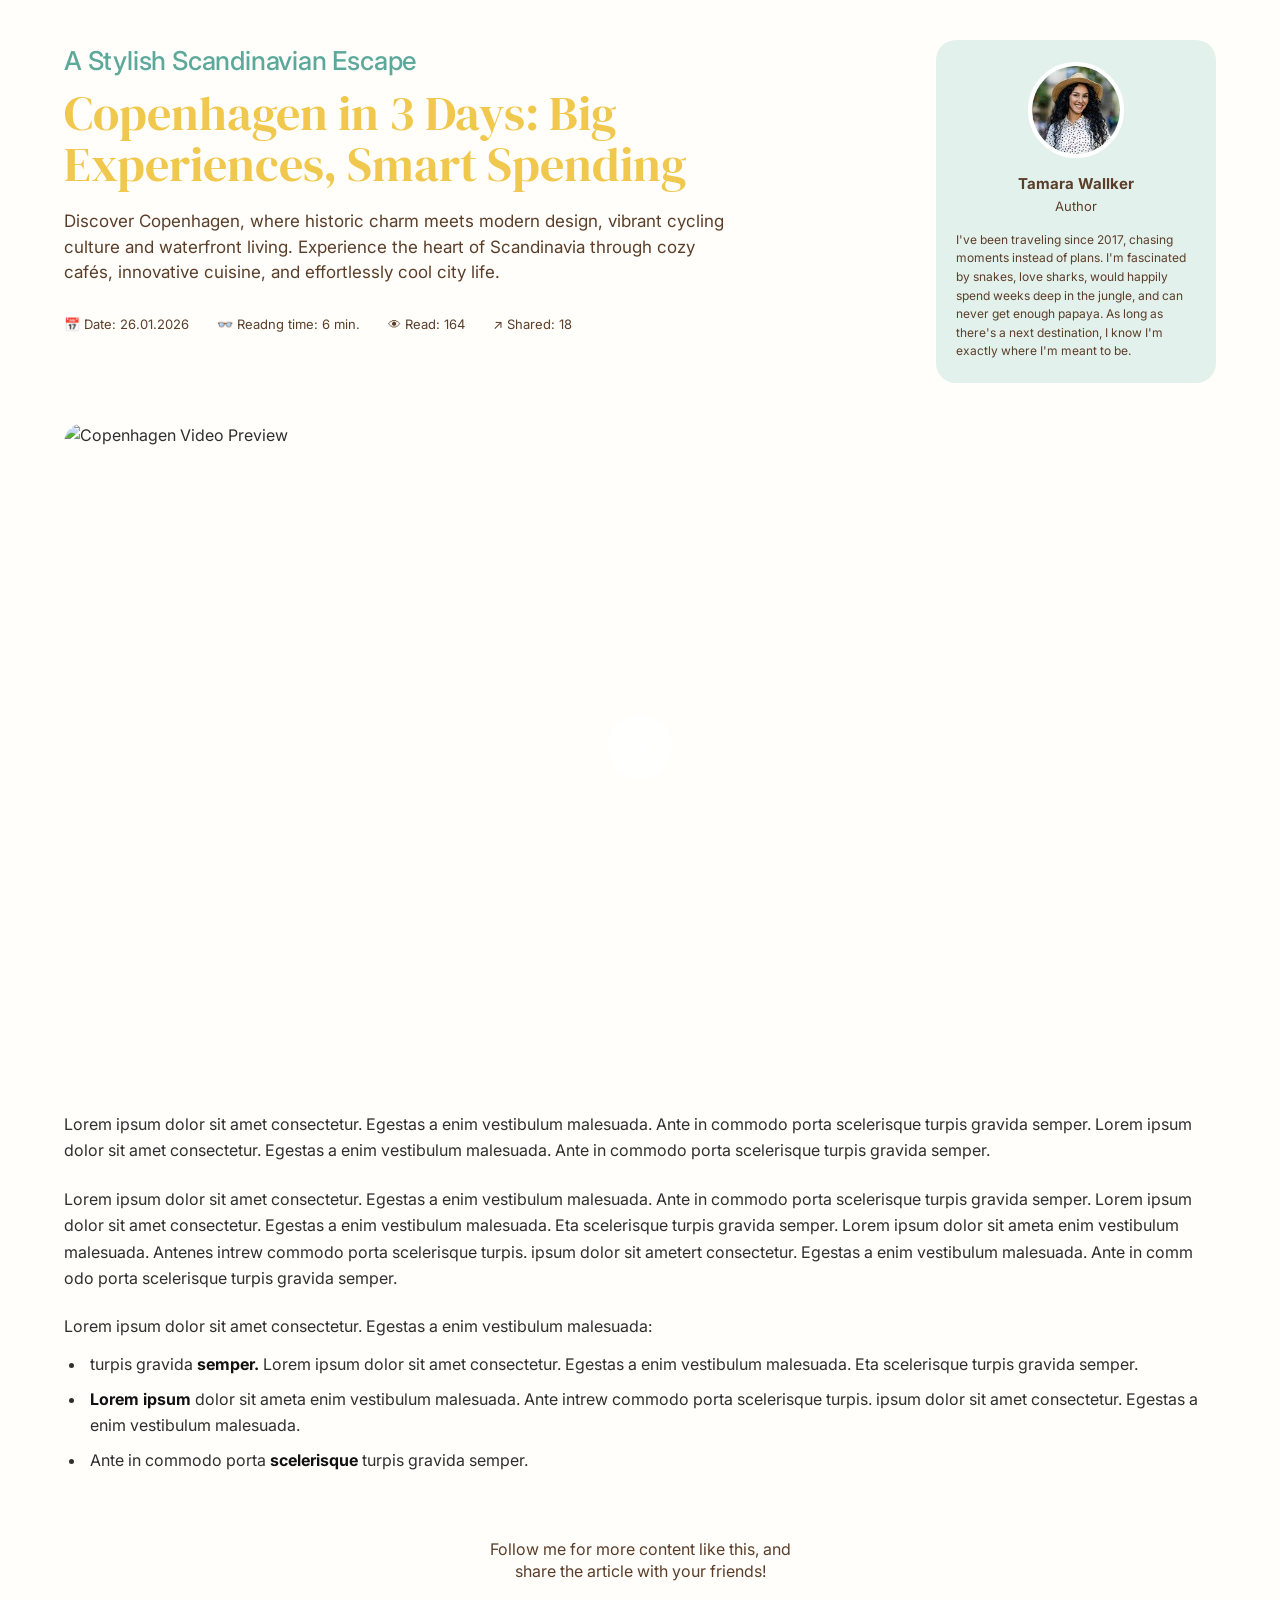
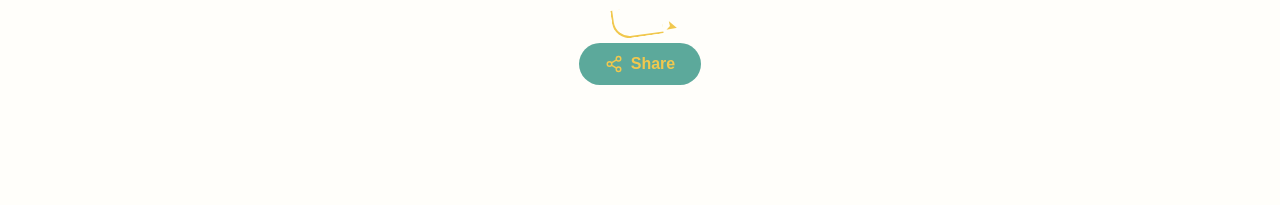
==== test/index.html @ 5d10b131 "feat: Copenhagen final with video, avatar and share section nach Bildern" ====
<!DOCTYPE html>
<html lang="de">

    <head>
        <meta charset="UTF-8">
        <meta name="viewport" content="width=device-width, initial-scale=1.0">
        <title>Copenhagen in 3 Days – Travel Blog</title>
        <link rel="stylesheet" href="style.css">
    </head>

    <body>

        <main class="page">
            <!-- TOP SECTION = Frame_537.png -->
            <section class="article-top">
                <div class="article-main">
                    <div class="eyebrow">A Stylish Scandinavian Escape</div>
                    <h1 class="title">Copenhagen in 3 Days: Big Experiences, Smart Spending</h1>
                    <p class="subtitle">Discover Copenhagen, where historic charm meets modern design, vibrant cycling
                        culture and waterfront living. Experience the heart of Scandinavia through cozy cafés,
                        innovative cuisine, and effortlessly cool city life.</p>

                    <div class="meta">
                        <span class="meta-item">📅 Date: 26.01.2026</span>
                        <span class="meta-item">👓 Readng time: 6 min.</span>
                        <span class="meta-item">👁 Read: 164</span>
                        <span class="meta-item">↗ Shared: 18</span>
                    </div>
                </div>

                <!-- AUTHOR CARD = Avatar.png + Text aus Frame_537 rechts -->
                <aside class="author-card">
                    <img class="avatar" src="../assets/img/avatar.png" alt="Tamara Wallker">
                    <div class="author-name">Tamara Wallker</div>
                    <div class="author-role">Author</div>
                    <div class="author-bio">
                        I've been traveling since 2017, chasing moments instead of plans. I'm fascinated by snakes, love
                        sharks, would happily spend weeks deep in the jungle, and can never get enough papaya. As long
                        as there's a next destination, I know I'm exactly where I'm meant to be.
                    </div>
                </aside>
            </section>

            <!-- VIDEO PREVIEW = Bild mit Play-Button (Figma: Article 02 / Video) -->
            <section class="content-video">
                <div class="video-thumb">
                    <img src="../assets/img/Video.jpg" alt="Copenhagen Video Preview">
                    <button class="play-btn" aria-label="Video abspielen" type="button">
                        <svg width="26" height="26" viewBox="0 0 24 24" fill="#FFFFFF">
                            <path d="M8 5v14l11-7z"></path>
                        </svg>
                    </button>
                </div>
            </section>

            <!-- CONTENT = text.png + text_01.png + text_02.png -->
            <section class="content">
                <p>Lorem ipsum dolor sit amet consectetur. Egestas a enim vestibulum malesuada. Ante in commodo porta
                    scelerisque turpis gravida semper. Lorem ipsum dolor sit amet consectetur. Egestas a enim vestibulum
                    malesuada. Ante in commodo porta scelerisque turpis gravida semper.</p>

                <p>Lorem ipsum dolor sit amet consectetur. Egestas a enim vestibulum malesuada. Ante in commodo porta
                    scelerisque turpis gravida semper. Lorem ipsum dolor sit amet consectetur. Egestas a enim vestibulum
                    malesuada. Eta scelerisque turpis gravida semper. Lorem ipsum dolor sit ameta enim vestibulum
                    malesuada. Antenes intrew commodo porta scelerisque turpis. ipsum dolor sit ametert consectetur.
                    Egestas a enim vestibulum malesuada. Ante in comm odo porta scelerisque turpis gravida semper.</p>

                <p class="list-intro">Lorem ipsum dolor sit amet consectetur. Egestas a enim vestibulum malesuada:</p>
                <ul class="custom-list">
                    <li>turpis gravida <strong>semper.</strong> Lorem ipsum dolor sit amet consectetur. Egestas a enim
                        vestibulum malesuada. Eta scelerisque turpis gravida semper.</li>
                    <li><strong>Lorem ipsum</strong> dolor sit ameta enim vestibulum malesuada. Ante intrew commodo
                        porta scelerisque turpis. ipsum dolor sit amet consectetur. Egestas a enim vestibulum malesuada.
                    </li>
                    <li>Ante in commodo porta <strong>scelerisque</strong> turpis gravida semper.</li>
                </ul>
            </section>

            <!-- SHARE SECTION = Follow_me + Share_button.png -->
            <section class="share-section">
                <p class="follow-text">Follow me for more content like this, and<br>share the article with your friends!
                </p>
                <div class="share-arrow"></div>
                <button class="share-btn">
                    <svg width="18" height="18" viewBox="0 0 24 24" fill="none" stroke="#F1C84E" stroke-width="2">
                        <circle cx="18" cy="5" r="3"></circle>
                        <circle cx="6" cy="12" r="3"></circle>
                        <circle cx="18" cy="19" r="3"></circle>
                        <line x1="8.59" y1="13.51" x2="15.42" y2="17.49"></line>
                        <line x1="15.41" y1="6.51" x2="8.59" y2="10.49"></line>
                    </svg>
                    Share
                </button>
            </section>

        </main>

    </body>

</html>
---- test/style.css ----
@import url('https://fonts.googleapis.com/css2?family=DM+Serif+Display&family=Inter:wght@400;500;600&display=swap');

:root {
  --green: #5CA99B;
  --green-light: #E3F1EC;
  --yellow: #F1C84E;
  --brown: #5B3E2A;
  --brown-light: #7A5A44;
  --bg: #FFFEFA;
  --max: 1200px;
}

* {
  margin: 0;
  padding: 0;
  box-sizing: border-box
}

body {
  background: var(--bg);
  font-family: 'Inter', system-ui, sans-serif;
  color: #2F2F2F;
  line-height: 1.6;
  -webkit-font-smoothing: antialiased;
}

.page {
  max-width: var(--max);
  margin: 0 auto;
  padding: 40px 24px 80px;
}

/* TOP - Frame_537.png */
.article-top {
  display: grid;
  grid-template-columns: 1fr 280px;
  gap: 48px;
  align-items: start;
  margin-bottom: 40px;
}

.eyebrow {
  color: var(--green);
  font-size: 26px;
  font-weight: 500;
  margin-bottom: 6px;
  letter-spacing: -0.2px;
}

.title {
  font-family: 'DM Serif Display', Georgia, serif;
  color: var(--yellow);
  font-size: clamp(32px, 4.2vw, 48px);
  line-height: 1.08;
  margin-bottom: 18px;
  font-weight: 400;
}

.subtitle {
  color: var(--brown);
  font-size: 17px;
  line-height: 1.5;
  max-width: 680px;
}

.meta {
  display: flex;
  flex-wrap: wrap;
  gap: 28px;
  margin-top: 28px;
  font-size: 13px;
  color: var(--brown);
}

.meta-item {
  display: flex;
  align-items: center;
  gap: 6px;
}

/* AUTHOR CARD - Avatar.png */
.author-card {
  background: var(--green-light);
  border-radius: 20px;
  padding: 22px 20px;
}

.avatar {
  width: 96px;
  height: 96px;
  border-radius: 50%;
  object-fit: cover;
  display: block;
  margin: 0 auto 14px;
  border: 4px solid white;
}

.author-name {
  text-align: center;
  font-weight: 700;
  color: var(--brown);
  font-size: 15px;
}

.author-role {
  text-align: center;
  font-size: 13px;
  color: var(--brown);
  margin-bottom: 14px;
}

.author-bio {
  font-size: 12px;
  line-height: 1.55;
  color: var(--brown);
}

/* CONTENT - text.png, text_01.png, text_02.png */
.content {
  max-width: 100%;
}

.content p {
  font-size: 16px;
  line-height: 1.65;
  margin-bottom: 22px;
  color: #2F2F2F;
}

.list-intro {
  margin-bottom: 12px !important;
}

.custom-list {
  list-style: disc;
  padding-left: 22px;
  margin-bottom: 32px;
}

.custom-list li {
  font-size: 16px;
  line-height: 1.6;
  margin-bottom: 10px;
  padding-left: 4px;
}

.custom-list li strong {
  font-weight: 700;
  color: #111;
}

/* SHARE - Share_button.png + Follow_me...png */
.share-section {
  text-align: center;
  margin: 64px 0 40px;
}

.follow-text {
  color: var(--brown);
  font-size: 16px;
  line-height: 1.4;
}

.share-arrow {
  width: 80px;
  height: 36px;
  margin: 10px auto 14px;
  position: relative;
}

.share-arrow::before {
  content: "";
  position: absolute;
  left: 12px;
  top: 14px;
  width: 48px;
  height: 28px;
  border-left: 2px solid var(--yellow);
  border-bottom: 2px solid var(--yellow);
  border-radius: 0 0 0 18px;
  transform: rotate(-8deg);
}

.share-arrow::after {
  content: "➤";
  position: absolute;
  right: 2px;
  top: 22px;
  color: var(--yellow);
  font-size: 14px;
  transform: rotate(15deg);
}

.share-btn {
  background: var(--green);
  color: var(--yellow);
  border: none;
  padding: 12px 26px;
  border-radius: 999px;
  font-size: 16px;
  font-weight: 600;
  display: inline-flex;
  align-items: center;
  gap: 8px;
  cursor: pointer;
  transition: 0.2s;
}

.share-btn:hover {
  background: #4A9A8B;
  transform: translateY(-1px);
}

@media(max-width: 860px) {
  .article-top {
    grid-template-columns: 1fr;
  }

  .author-card {
    max-width: 360px;
  }
}

/* VIDEO PREVIEW - Bild mit Play-Button (Figma: Article 02 / Video) */
.content-video {
  margin-bottom: 40px;
}

.video-thumb {
  position: relative;
  border-radius: 20px;
  overflow: hidden;
  aspect-ratio: 16 / 9;
}

.video-thumb img {
  width: 100%;
  height: 100%;
  object-fit: cover;
  display: block;
}

.play-btn {
  position: absolute;
  top: 50%;
  left: 50%;
  transform: translate(-50%, -50%);
  width: 64px;
  height: 64px;
  border-radius: 50%;
  border: none;
  background: rgba(255, 255, 255, 0.85);
  display: flex;
  align-items: center;
  justify-content: center;
  cursor: pointer;
  transition: 0.2s;
}

.play-btn svg {
  margin-left: 3px;
}

.play-btn:hover {
  background: #FFFFFF;
  transform: translate(-50%, -50%) scale(1.08);
}
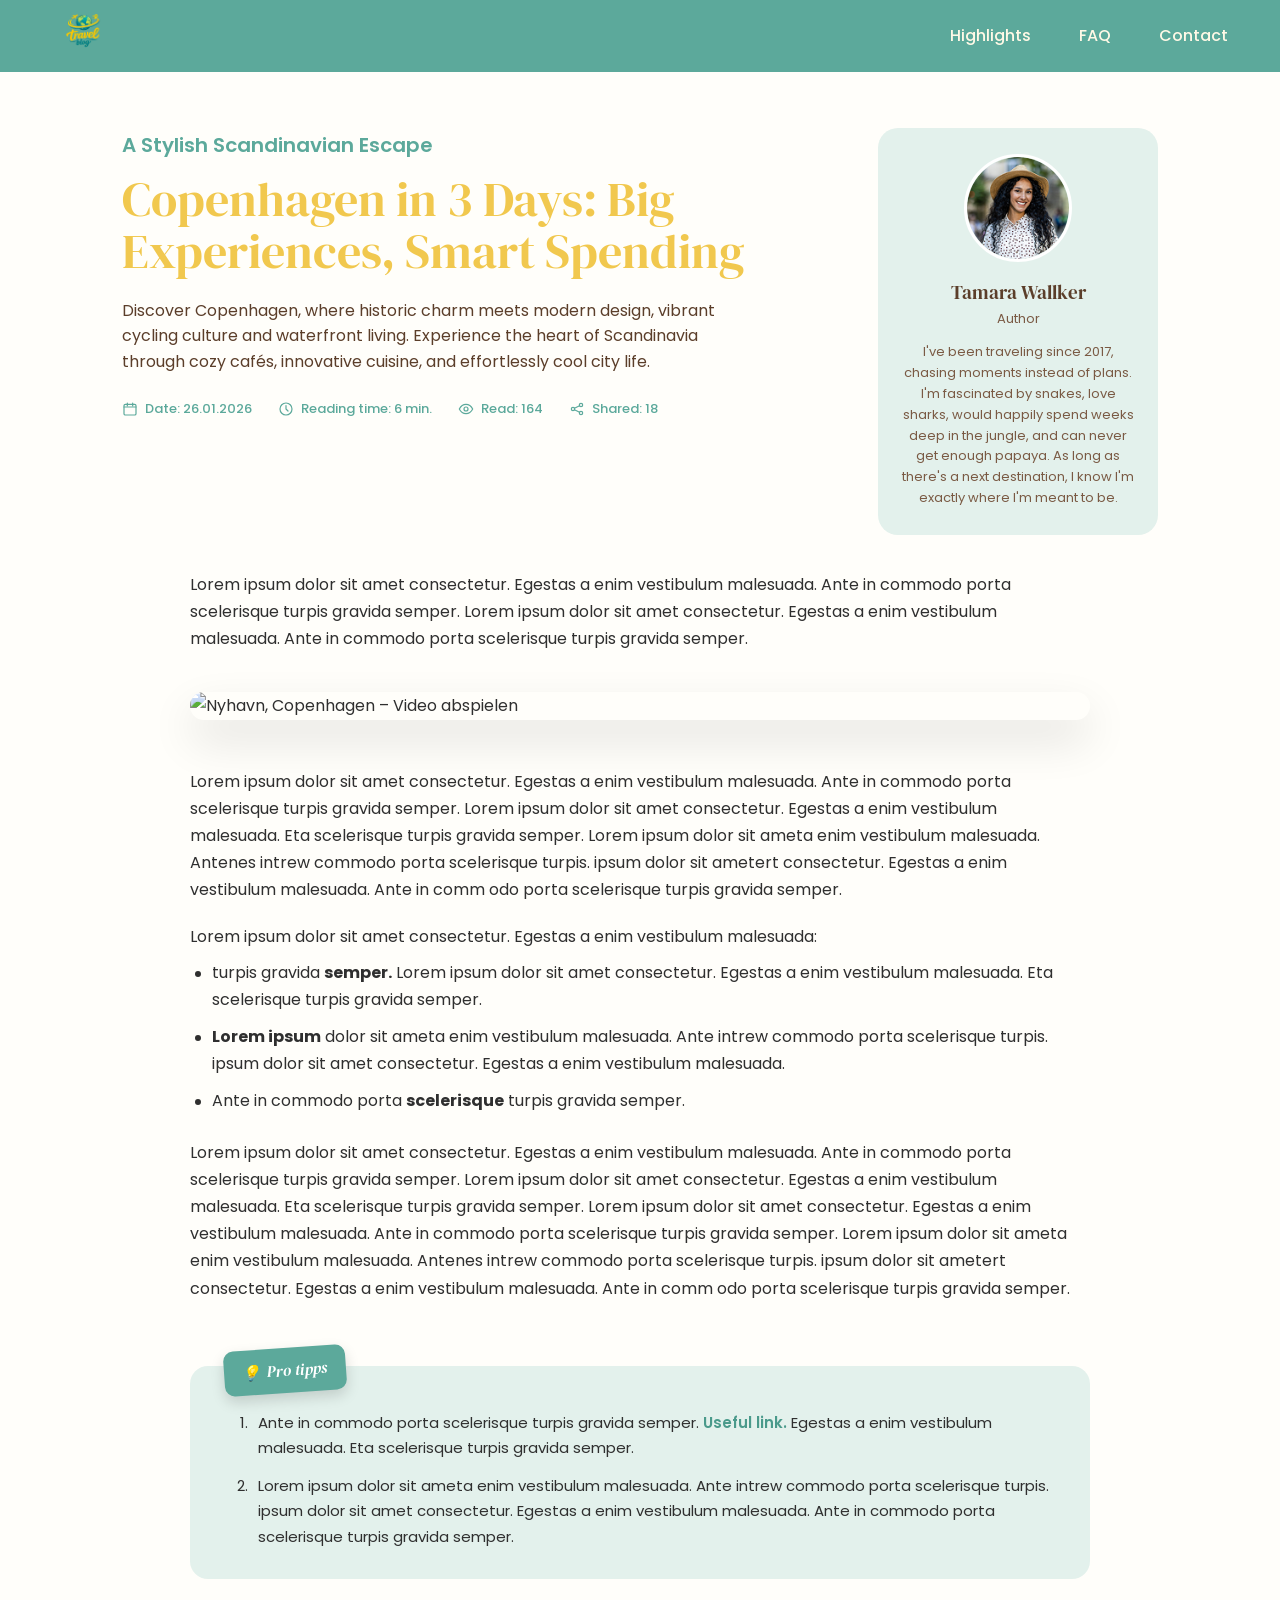
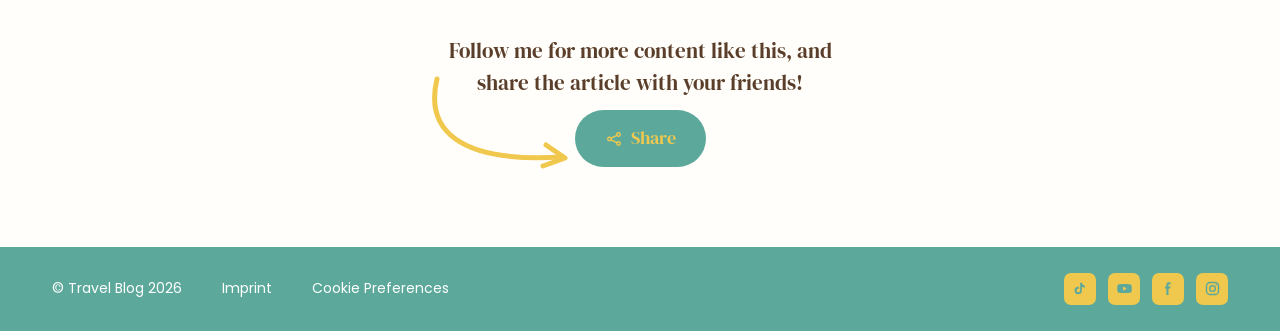
==== commit 5e9a3f58: "Article 02/video, Pro tipp - unterseite und responsiv - Article 02 hinzugefügt" ====
--- a/test/index.html
+++ b/test/index.html
@@ -1,100 +1,204 @@
 <!DOCTYPE html>
 <html lang="de">
 
-    <head>
-        <meta charset="UTF-8">
-        <meta name="viewport" content="width=device-width, initial-scale=1.0">
-        <title>Copenhagen in 3 Days – Travel Blog</title>
-        <link rel="stylesheet" href="style.css">
-    </head>
-
-    <body>
-
-        <main class="page">
-            <!-- TOP SECTION = Frame_537.png -->
-            <section class="article-top">
-                <div class="article-main">
-                    <div class="eyebrow">A Stylish Scandinavian Escape</div>
-                    <h1 class="title">Copenhagen in 3 Days: Big Experiences, Smart Spending</h1>
-                    <p class="subtitle">Discover Copenhagen, where historic charm meets modern design, vibrant cycling
-                        culture and waterfront living. Experience the heart of Scandinavia through cozy cafés,
-                        innovative cuisine, and effortlessly cool city life.</p>
-
-                    <div class="meta">
-                        <span class="meta-item">📅 Date: 26.01.2026</span>
-                        <span class="meta-item">👓 Readng time: 6 min.</span>
-                        <span class="meta-item">👁 Read: 164</span>
-                        <span class="meta-item">↗ Shared: 18</span>
-                    </div>
-                </div>
-
-                <!-- AUTHOR CARD = Avatar.png + Text aus Frame_537 rechts -->
-                <aside class="author-card">
-                    <img class="avatar" src="../assets/img/avatar.png" alt="Tamara Wallker">
-                    <div class="author-name">Tamara Wallker</div>
-                    <div class="author-role">Author</div>
-                    <div class="author-bio">
-                        I've been traveling since 2017, chasing moments instead of plans. I'm fascinated by snakes, love
-                        sharks, would happily spend weeks deep in the jungle, and can never get enough papaya. As long
-                        as there's a next destination, I know I'm exactly where I'm meant to be.
-                    </div>
-                </aside>
-            </section>
-
-            <!-- VIDEO PREVIEW = Bild mit Play-Button (Figma: Article 02 / Video) -->
-            <section class="content-video">
-                <div class="video-thumb">
-                    <img src="../assets/img/Video.jpg" alt="Copenhagen Video Preview">
-                    <button class="play-btn" aria-label="Video abspielen" type="button">
-                        <svg width="26" height="26" viewBox="0 0 24 24" fill="#FFFFFF">
-                            <path d="M8 5v14l11-7z"></path>
-                        </svg>
-                    </button>
-                </div>
-            </section>
-
-            <!-- CONTENT = text.png + text_01.png + text_02.png -->
-            <section class="content">
-                <p>Lorem ipsum dolor sit amet consectetur. Egestas a enim vestibulum malesuada. Ante in commodo porta
-                    scelerisque turpis gravida semper. Lorem ipsum dolor sit amet consectetur. Egestas a enim vestibulum
-                    malesuada. Ante in commodo porta scelerisque turpis gravida semper.</p>
-
-                <p>Lorem ipsum dolor sit amet consectetur. Egestas a enim vestibulum malesuada. Ante in commodo porta
-                    scelerisque turpis gravida semper. Lorem ipsum dolor sit amet consectetur. Egestas a enim vestibulum
-                    malesuada. Eta scelerisque turpis gravida semper. Lorem ipsum dolor sit ameta enim vestibulum
-                    malesuada. Antenes intrew commodo porta scelerisque turpis. ipsum dolor sit ametert consectetur.
-                    Egestas a enim vestibulum malesuada. Ante in comm odo porta scelerisque turpis gravida semper.</p>
-
-                <p class="list-intro">Lorem ipsum dolor sit amet consectetur. Egestas a enim vestibulum malesuada:</p>
-                <ul class="custom-list">
-                    <li>turpis gravida <strong>semper.</strong> Lorem ipsum dolor sit amet consectetur. Egestas a enim
-                        vestibulum malesuada. Eta scelerisque turpis gravida semper.</li>
-                    <li><strong>Lorem ipsum</strong> dolor sit ameta enim vestibulum malesuada. Ante intrew commodo
-                        porta scelerisque turpis. ipsum dolor sit amet consectetur. Egestas a enim vestibulum malesuada.
-                    </li>
-                    <li>Ante in commodo porta <strong>scelerisque</strong> turpis gravida semper.</li>
-                </ul>
-            </section>
-
-            <!-- SHARE SECTION = Follow_me + Share_button.png -->
-            <section class="share-section">
-                <p class="follow-text">Follow me for more content like this, and<br>share the article with your friends!
-                </p>
-                <div class="share-arrow"></div>
-                <button class="share-btn">
-                    <svg width="18" height="18" viewBox="0 0 24 24" fill="none" stroke="#F1C84E" stroke-width="2">
-                        <circle cx="18" cy="5" r="3"></circle>
-                        <circle cx="6" cy="12" r="3"></circle>
-                        <circle cx="18" cy="19" r="3"></circle>
-                        <line x1="8.59" y1="13.51" x2="15.42" y2="17.49"></line>
-                        <line x1="15.41" y1="6.51" x2="8.59" y2="10.49"></line>
-                    </svg>
-                    Share
-                </button>
-            </section>
-
-        </main>
-
-    </body>
-
-</html>+  <head>
+    <meta charset="UTF-8">
+    <meta name="viewport" content="width=device-width, initial-scale=1.0">
+    <title>Copenhagen in 3 Days – Travel Blog</title>
+    <!-- Nur diese eine CSS-Datei. KEIN standard.css (das erzeugt das "B"). -->
+    <link rel="stylesheet" href="style.css">
+  </head>
+
+  <body>
+
+    <!-- ========== HEADER ========== -->
+    <header class="site-header">
+      <div class="header-inner">
+        <a href="#" class="logo">
+          <img src="../assets/img/logo 03 1.png" alt="Travel Blog">
+        </a>
+        <nav class="main-navigation">
+          <a href="#">Highlights</a>
+          <a href="#">FAQ</a>
+          <a href="#">Contact</a>
+        </nav>
+        <button class="menu-button" aria-label="Menü öffnen">&#9776;</button>
+      </div>
+    </header>
+
+    <main class="page">
+
+      <!-- ========== ARTICLE TOP ========== -->
+      <section class="article-top">
+        <div class="article-main">
+          <p class="eyebrow">A Stylish Scandinavian Escape</p>
+          <h1 class="title">Copenhagen in 3 Days: Big Experiences, Smart Spending</h1>
+          <p class="subtitle">
+            Discover Copenhagen, where historic charm meets modern design, vibrant
+            cycling culture and waterfront living. Experience the heart of Scandinavia
+            through cozy cafés, innovative cuisine, and effortlessly cool city life.
+          </p>
+          <div class="meta">
+            <span>
+              <svg class="meta-icon" viewBox="0 0 24 24"><rect x="3" y="5" width="18" height="16" rx="2"/><path d="M3 9h18M8 3v4M16 3v4"/></svg>
+              Date: 26.01.2026
+            </span>
+            <span>
+              <svg class="meta-icon" viewBox="0 0 24 24"><circle cx="12" cy="12" r="9"/><path d="M12 7v5l3 3"/></svg>
+              Reading time: 6 min.
+            </span>
+            <span>
+              <svg class="meta-icon" viewBox="0 0 24 24"><path d="M2 12s3.5-7 10-7 10 7 10 7-3.5 7-10 7-10-7-10-7z"/><circle cx="12" cy="12" r="3"/></svg>
+              Read: 164
+            </span>
+            <span>
+              <svg class="meta-icon" viewBox="0 0 24 24"><circle cx="6" cy="12" r="2.5"/><circle cx="18" cy="6" r="2.5"/><circle cx="18" cy="18" r="2.5"/><path d="M8.2 10.8l7.6-3.6M8.2 13.2l7.6 3.6"/></svg>
+              Shared: 18
+            </span>
+          </div>
+        </div>
+
+        <aside class="author-card">
+          <img class="avatar" src="../assets/img/avatar.png" alt="Tamara Wallker">
+          <div class="author-name">Tamara Wallker</div>
+          <div class="author-role">Author</div>
+          <p class="author-bio">
+            I've been traveling since 2017, chasing moments instead of plans.
+            I'm fascinated by snakes, love sharks, would happily spend weeks deep in
+            the jungle, and can never get enough papaya. As long as there's a next
+            destination, I know I'm exactly where I'm meant to be.
+          </p>
+        </aside>
+      </section>
+
+      <!-- ========== CONTENT 1 ========== -->
+      <section class="content">
+        <p>
+          Lorem ipsum dolor sit amet consectetur. Egestas a enim vestibulum malesuada.
+          Ante in commodo porta scelerisque turpis gravida semper. Lorem ipsum dolor sit
+          amet consectetur. Egestas a enim vestibulum malesuada. Ante in commodo porta
+          scelerisque turpis gravida semper.
+        </p>
+      </section>
+
+      <!-- ========== VIDEO (lokal, kein externer Server) ==========
+           Vorschaubild (Poster) mit Play-Symbol. Beim Klick wird das
+           echte <video> eingeblendet und startet. Responsiv über width:100%. -->
+      <div class="video-wrap" id="cphVideo">
+        <img class="video-poster" src="../assets/img/Video.jpg"
+             alt="Nyhavn, Copenhagen – Video abspielen">
+        <video class="video-el" controls playsinline preload="none"
+               poster="../assets/img/Video.jpg">
+          <source src="../assets/video/copenhagen.mp4" type="video/mp4">
+          Dein Browser kann dieses Video nicht abspielen.
+        </video>
+      </div>
+
+      <!-- ========== CONTENT 2 + LISTE ========== -->
+      <section class="content">
+        <p>
+          Lorem ipsum dolor sit amet consectetur. Egestas a enim vestibulum malesuada.
+          Ante in commodo porta scelerisque turpis gravida semper. Lorem ipsum dolor sit
+          amet consectetur. Egestas a enim vestibulum malesuada. Eta scelerisque turpis
+          gravida semper. Lorem ipsum dolor sit ameta enim vestibulum malesuada. Antenes
+          intrew commodo porta scelerisque turpis. ipsum dolor sit ametert consectetur.
+          Egestas a enim vestibulum malesuada. Ante in comm odo porta scelerisque turpis
+          gravida semper.
+        </p>
+
+        <p class="list-intro">Lorem ipsum dolor sit amet consectetur. Egestas a enim vestibulum malesuada:</p>
+
+        <ul class="custom-list">
+          <li>turpis gravida <strong>semper.</strong> Lorem ipsum dolor sit amet consectetur.
+              Egestas a enim vestibulum malesuada. Eta scelerisque turpis gravida semper.</li>
+          <li><strong>Lorem ipsum</strong> dolor sit ameta enim vestibulum malesuada. Ante
+              intrew commodo porta scelerisque turpis. ipsum dolor sit amet consectetur.
+              Egestas a enim vestibulum malesuada.</li>
+          <li>Ante in commodo porta <strong>scelerisque</strong> turpis gravida semper.</li>
+        </ul>
+
+        <p>
+          Lorem ipsum dolor sit amet consectetur. Egestas a enim vestibulum malesuada.
+          Ante in commodo porta scelerisque turpis gravida semper. Lorem ipsum dolor sit
+          amet consectetur. Egestas a enim vestibulum malesuada. Eta scelerisque turpis
+          gravida semper. Lorem ipsum dolor sit amet consectetur. Egestas a enim vestibulum
+          malesuada. Ante in commodo porta scelerisque turpis gravida semper. Lorem ipsum
+          dolor sit ameta enim vestibulum malesuada. Antenes intrew commodo porta
+          scelerisque turpis. ipsum dolor sit ametert consectetur. Egestas a enim vestibulum
+          malesuada. Ante in comm odo porta scelerisque turpis gravida semper.
+        </p>
+      </section>
+
+      <!-- ========== PRO TIPPS ========== -->
+      <div class="pro-tipps-wrap">
+        <div class="pro-badge"><span class="pro-icon">&#128161;</span> Pro tipps</div>
+        <div class="pro-box">
+          <ol>
+            <li>Ante in commodo porta scelerisque turpis gravida semper.
+                <a href="#">Useful link.</a> Egestas a enim vestibulum malesuada. Eta
+                scelerisque turpis gravida semper.</li>
+            <li>Lorem ipsum dolor sit ameta enim vestibulum malesuada. Ante intrew commodo
+                porta scelerisque turpis. ipsum dolor sit amet consectetur. Egestas a enim
+                vestibulum malesuada. Ante in commodo porta scelerisque turpis gravida semper.</li>
+          </ol>
+        </div>
+      </div>
+
+      <!-- ========== SHARE ========== -->
+      <div class="share-section">
+        <p class="follow-text">
+          Follow me for more content like this, and<br>
+          share the article with your friends!
+        </p>
+
+        <div class="share-anchor">
+          <!-- Große geschwungene Kurve links, Pfeilspitze zeigt auf den Button -->
+          <svg class="share-arrow" viewBox="0 0 150 104" aria-hidden="true">
+            <path d="M14 8 C 2 58, 34 92, 138 86" fill="none" stroke="#F1C84E" stroke-width="5" stroke-linecap="round"/>
+            <path d="M123 74 L 142 87 L 120 95" fill="none" stroke="#F1C84E" stroke-width="5" stroke-linecap="round" stroke-linejoin="round"/>
+          </svg>
+          <button class="share-btn">
+            <svg viewBox="0 0 24 24" fill="none" stroke="currentColor" stroke-width="1.8" stroke-linecap="round" stroke-linejoin="round"><circle cx="6" cy="12" r="2.4"/><circle cx="18" cy="6" r="2.4"/><circle cx="18" cy="18" r="2.4"/><path d="M8.1 10.9l7.8-3.7M8.1 13.1l7.8 3.7"/></svg>
+            Share
+          </button>
+        </div>
+      </div>
+
+    </main>
+
+    <!-- ========== FOOTER ========== -->
+    <footer class="site-footer">
+      <div class="footer-inner">
+        <div class="footer-left">
+          <span>&copy; Travel Blog 2026</span>
+          <a href="#">Imprint</a>
+          <a href="#">Cookie Preferences</a>
+        </div>
+        <div class="footer-social">
+          <a href="#" aria-label="TikTok"><svg viewBox="0 0 24 24" fill="currentColor"><path d="M14 4c.5 2.3 2 3.8 4.3 4v2.6c-1.5 0-2.9-.4-4.3-1.2v5.5a5.2 5.2 0 1 1-5.2-5.2c.3 0 .6 0 .9.1v2.7a2.5 2.5 0 1 0 1.8 2.4V4H14z"/></svg></a>
+          <a href="#" aria-label="YouTube"><svg viewBox="0 0 24 24" fill="currentColor"><path d="M22 8.2a3 3 0 0 0-2.1-2.1C18 5.6 12 5.6 12 5.6s-6 0-7.9.5A3 3 0 0 0 2 8.2 31 31 0 0 0 1.7 12 31 31 0 0 0 2 15.8a3 3 0 0 0 2.1 2.1c1.9.5 7.9.5 7.9.5s6 0 7.9-.5a3 3 0 0 0 2.1-2.1c.3-1.2.3-3.8.3-3.8s0-2.6-.3-3.8zM10 15V9l5.2 3L10 15z"/></svg></a>
+          <a href="#" aria-label="Facebook"><svg viewBox="0 0 24 24" fill="currentColor"><path d="M15 3h-2.5C10 3 9 4.6 9 6.8V9H7v3h2v9h3v-9h2.4l.6-3H12V7.2c0-.9.3-1.2 1.1-1.2H15V3z"/></svg></a>
+          <a href="#" aria-label="Instagram"><svg viewBox="0 0 24 24" fill="none" stroke="currentColor" stroke-width="2"><rect x="3.5" y="3.5" width="17" height="17" rx="5"/><circle cx="12" cy="12" r="4"/><circle cx="17.2" cy="6.8" r="1.1" fill="currentColor" stroke="none"/></svg></a>
+        </div>
+      </div>
+    </footer>
+
+    <script>
+      // Handy-Menü auf/zu
+      const menuButton = document.querySelector(".menu-button");
+      const navigation = document.querySelector(".main-navigation");
+      menuButton.addEventListener("click", () => navigation.classList.toggle("open"));
+
+      // Video: beim Klick aufs Vorschaubild echtes Video starten
+      const videoBox = document.querySelector("#cphVideo");
+      const poster = videoBox.querySelector(".video-poster");
+      const videoEl = videoBox.querySelector(".video-el");
+      poster.addEventListener("click", () => {
+        videoBox.classList.add("playing");
+        videoEl.play();
+      });
+    </script>
+
+  </body>
+
+</html>
--- a/test/style.css
+++ b/test/style.css
@@ -1,267 +1,376 @@
-@import url('https://fonts.googleapis.com/css2?family=DM+Serif+Display&family=Inter:wght@400;500;600&display=swap');
+/* =============================================================
+   Copenhagen Article – eigenständig (kein standard.css nötig)
+============================================================= */
+
+@import url('https://fonts.googleapis.com/css2?family=DM+Serif+Display&family=Poppins:wght@300;400;500;600;700&display=swap');
 
 :root {
   --green: #5CA99B;
+  --green-dark: #4A9A8B;
   --green-light: #E3F1EC;
   --yellow: #F1C84E;
   --brown: #5B3E2A;
   --brown-light: #7A5A44;
   --bg: #FFFEFA;
-  --max: 1200px;
-}
-
-* {
-  margin: 0;
-  padding: 0;
-  box-sizing: border-box
-}
+  --text: #2F2F2F;
+  --max: 1240px;
+}
+
+/* ----- Reset ----- */
+*, *::before, *::after { margin: 0; padding: 0; box-sizing: border-box; }
+html { scroll-behavior: smooth; -webkit-text-size-adjust: 100%; text-size-adjust: 100%; }
+body { overflow-x: hidden; }   /* kein waagerechtes Scrollen / kein gelber Überlauf-Streifen */
+img { max-width: 100%; display: block; }
+a { color: inherit; text-decoration: none; }
+ul, ol { list-style: none; }
+button { font: inherit; cursor: pointer; border: none; background: none; }
 
 body {
   background: var(--bg);
-  font-family: 'Inter', system-ui, sans-serif;
-  color: #2F2F2F;
-  line-height: 1.6;
+  color: var(--text);
+  font-family: 'Poppins', system-ui, sans-serif;
+  line-height: 1.7;
   -webkit-font-smoothing: antialiased;
 }
 
-.page {
+/* =============================================================
+   HEADER
+============================================================= */
+.site-header {
+  background: var(--green);
+  position: sticky;
+  top: 0;
+  z-index: 100;
+}
+
+.header-inner {
   max-width: var(--max);
   margin: 0 auto;
-  padding: 40px 24px 80px;
-}
-
-/* TOP - Frame_537.png */
+  min-height: 72px;
+  padding: 0 32px;
+  display: flex;
+  align-items: center;
+  justify-content: space-between;
+}
+
+.logo img { height: 46px; width: auto; }
+
+.main-navigation { display: flex; gap: 48px; }
+
+.main-navigation a {
+  position: relative;               /* Basis für den Unterstrich */
+  color: #FFF9E6;
+  font-size: 16px;
+  font-weight: 500;
+  transition: color 0.2s ease;
+}
+
+/* Goldener Unterstrich, der beim Hover von links aufwächst */
+.main-navigation a::after {
+  content: "";
+  position: absolute;
+  left: 0;
+  bottom: -5px;
+  width: 100%;
+  height: 2px;
+  background: var(--yellow);
+  transform: scaleX(0);
+  transform-origin: left;
+  transition: transform 0.25s ease;
+}
+.main-navigation a:hover { color: var(--yellow); }
+.main-navigation a:hover::after { transform: scaleX(1); }
+
+.menu-button { display: none; font-size: 26px; color: #FFF9E6; }
+
+/* =============================================================
+   PAGE + ARTICLE TOP
+============================================================= */
+.page {
+  max-width: 1100px;
+  margin: 0 auto;
+  padding: 56px 32px 0;
+}
+
 .article-top {
   display: grid;
   grid-template-columns: 1fr 280px;
   gap: 48px;
   align-items: start;
-  margin-bottom: 40px;
+  margin-bottom: 36px;
 }
 
 .eyebrow {
   color: var(--green);
-  font-size: 26px;
-  font-weight: 500;
-  margin-bottom: 6px;
-  letter-spacing: -0.2px;
+  font-size: 20px;
+  font-weight: 600;
+  margin-bottom: 12px;
 }
 
 .title {
   font-family: 'DM Serif Display', Georgia, serif;
   color: var(--yellow);
-  font-size: clamp(32px, 4.2vw, 48px);
+  font-size: clamp(34px, 4.5vw, 48px);
   line-height: 1.08;
-  margin-bottom: 18px;
   font-weight: 400;
+  margin-bottom: 20px;
 }
 
 .subtitle {
   color: var(--brown);
-  font-size: 17px;
-  line-height: 1.5;
-  max-width: 680px;
+  font-size: 16px;
+  line-height: 1.6;
+  max-width: 620px;
+  margin-bottom: 24px;
 }
 
 .meta {
   display: flex;
   flex-wrap: wrap;
-  gap: 28px;
-  margin-top: 28px;
+  gap: 16px 26px;
   font-size: 13px;
-  color: var(--brown);
-}
-
-.meta-item {
-  display: flex;
-  align-items: center;
-  gap: 6px;
-}
-
-/* AUTHOR CARD - Avatar.png */
+  font-weight: 500;
+  color: var(--green);
+}
+.meta span { display: inline-flex; align-items: center; gap: 7px; }
+
+/* Inline-SVG-Icons: dünne grüne Linien */
+.meta-icon {
+  width: 16px;
+  height: 16px;
+  fill: none;
+  stroke: var(--green);
+  stroke-width: 1.8;
+  stroke-linecap: round;
+  stroke-linejoin: round;
+}
+
+/* Author-Karte */
 .author-card {
   background: var(--green-light);
   border-radius: 20px;
-  padding: 22px 20px;
-}
-
+  padding: 26px 22px;
+  text-align: center;
+}
 .avatar {
-  width: 96px;
-  height: 96px;
+  width: 108px;
+  height: 108px;
   border-radius: 50%;
   object-fit: cover;
-  display: block;
   margin: 0 auto 14px;
-  border: 4px solid white;
-}
-
-.author-name {
-  text-align: center;
-  font-weight: 700;
-  color: var(--brown);
-  font-size: 15px;
-}
-
-.author-role {
-  text-align: center;
-  font-size: 13px;
-  color: var(--brown);
-  margin-bottom: 14px;
-}
-
-.author-bio {
-  font-size: 12px;
-  line-height: 1.55;
-  color: var(--brown);
-}
-
-/* CONTENT - text.png, text_01.png, text_02.png */
-.content {
-  max-width: 100%;
-}
-
-.content p {
+  border: 3px solid #fff;
+}
+.author-name { font-family: 'DM Serif Display', serif; color: var(--brown); font-size: 19px; }
+.author-role { font-size: 13px; color: var(--brown-light); margin-bottom: 12px; }
+.author-bio { font-size: 13px; line-height: 1.6; color: var(--brown-light); }
+
+/* =============================================================
+   CONTENT
+============================================================= */
+.content { max-width: 900px; margin: 0 auto; }
+.content p { font-size: 16px; margin: 20px 0; color: var(--text); }
+.list-intro { margin-bottom: 8px !important; }
+
+.custom-list { margin: 6px 0 24px; }
+.custom-list li {
+  position: relative;
+  padding-left: 22px;
+  margin-bottom: 10px;
   font-size: 16px;
-  line-height: 1.65;
-  margin-bottom: 22px;
-  color: #2F2F2F;
-}
-
-.list-intro {
-  margin-bottom: 12px !important;
-}
-
-.custom-list {
-  list-style: disc;
-  padding-left: 22px;
-  margin-bottom: 32px;
-}
-
-.custom-list li {
-  font-size: 16px;
-  line-height: 1.6;
-  margin-bottom: 10px;
-  padding-left: 4px;
-}
-
-.custom-list li strong {
-  font-weight: 700;
-  color: #111;
-}
-
-/* SHARE - Share_button.png + Follow_me...png */
-.share-section {
-  text-align: center;
-  margin: 64px 0 40px;
-}
-
-.follow-text {
-  color: var(--brown);
-  font-size: 16px;
-  line-height: 1.4;
-}
-
-.share-arrow {
-  width: 80px;
-  height: 36px;
-  margin: 10px auto 14px;
-  position: relative;
-}
-
-.share-arrow::before {
+}
+.custom-list li::before {
   content: "";
   position: absolute;
-  left: 12px;
-  top: 14px;
-  width: 48px;
-  height: 28px;
-  border-left: 2px solid var(--yellow);
-  border-bottom: 2px solid var(--yellow);
-  border-radius: 0 0 0 18px;
-  transform: rotate(-8deg);
-}
-
-.share-arrow::after {
-  content: "➤";
+  left: 5px;
+  top: 12px;
+  width: 6px;
+  height: 6px;
+  border-radius: 50%;
+  background: var(--text);
+}
+
+/* =============================================================
+   VIDEO – natürliche Proportionen, NICHT beschneiden
+============================================================= */
+.video-wrap {
+  max-width: 900px;
+  margin: 40px auto 48px;
+  border-radius: 26px;
+  overflow: hidden;
+  box-shadow: 0 20px 45px rgba(0, 0, 0, 0.12);
+}
+
+/* Vorschaubild: klickbar */
+.video-poster { width: 100%; display: block; cursor: pointer; }
+
+/* Echtes Video: erst versteckt, nach Klick sichtbar */
+.video-el { width: 100%; display: none; }
+.video-wrap.playing .video-poster { display: none; }
+.video-wrap.playing .video-el { display: block; }
+
+/* =============================================================
+   PRO TIPPS
+============================================================= */
+.pro-tipps-wrap { position: relative; max-width: 900px; margin: 64px auto 48px; }
+
+.pro-badge {
   position: absolute;
-  right: 2px;
-  top: 22px;
-  color: var(--yellow);
-  font-size: 14px;
-  transform: rotate(15deg);
+  left: 34px;
+  top: -18px;
+  z-index: 2;
+  display: inline-flex;
+  align-items: center;
+  gap: 6px;
+  background: var(--green);
+  color: #fff;
+  padding: 9px 18px;
+  border-radius: 10px;
+  font-family: 'DM Serif Display', serif;
+  font-style: italic;
+  font-size: 16px;
+  transform: rotate(-4deg);
+  box-shadow: 0 6px 14px rgba(0, 0, 0, 0.15);
+}
+.pro-icon { font-size: 15px; }
+
+.pro-box {
+  background: var(--green-light);
+  border-radius: 18px;
+  padding: 44px 40px 30px;
+}
+.pro-box ol { list-style: decimal; padding-left: 22px; }
+.pro-box li { margin-bottom: 12px; padding-left: 6px; font-size: 15px; }
+.pro-box li:last-child { margin-bottom: 0; }
+.pro-box a { color: var(--green-dark); font-weight: 600; }
+.pro-box a:hover { text-decoration: underline; }
+
+/* =============================================================
+   SHARE – Pfeil links, Button rechts
+============================================================= */
+.share-section { text-align: center; margin: 56px 0 80px; }
+
+.follow-text {
+  font-family: 'DM Serif Display', serif;
+  color: var(--brown);
+  font-size: 21px;
+  line-height: 1.5;
+  margin-bottom: 12px;
+}
+
+/* Button bleibt mittig; der Pfeil wird links daneben "angehängt" */
+.share-anchor {
+  position: relative;
+  display: inline-block;
+}
+.share-arrow {
+  position: absolute;
+  right: 100%;          /* direkt links vom Button */
+  bottom: -8px;
+  margin-right: 2px;
+  width: 150px;
+  height: 104px;
+  pointer-events: none;
 }
 
 .share-btn {
-  background: var(--green);
-  color: var(--yellow);
-  border: none;
-  padding: 12px 26px;
-  border-radius: 999px;
-  font-size: 16px;
-  font-weight: 600;
   display: inline-flex;
   align-items: center;
   gap: 8px;
-  cursor: pointer;
-  transition: 0.2s;
-}
-
+  background: var(--green);
+  color: var(--yellow);
+  padding: 13px 30px;
+  border-radius: 999px;
+  font-family: 'DM Serif Display', serif;
+  font-size: 18px;
+  transition: background 0.2s ease, color 0.2s ease, transform 0.2s ease, box-shadow 0.2s ease;
+}
+
+/* Hover: dreht auf Gold, hebt sich an, bekommt Schatten
+   (das Icon nutzt currentColor und wird automatisch grün mit) */
 .share-btn:hover {
-  background: #4A9A8B;
-  transform: translateY(-1px);
-}
-
-@media(max-width: 860px) {
-  .article-top {
-    grid-template-columns: 1fr;
+  background: var(--yellow);
+  color: var(--green);
+  transform: translateY(-2px) scale(1.03);
+  box-shadow: 0 8px 20px rgba(0, 0, 0, 0.18);
+}
+.share-btn svg { width: 18px; height: 18px; }
+
+/* =============================================================
+   FOOTER
+============================================================= */
+.site-footer { background: var(--green); }
+
+.footer-inner {
+  max-width: var(--max);
+  margin: 0 auto;
+  min-height: 84px;
+  padding: 20px 32px;
+  display: flex;
+  justify-content: space-between;
+  align-items: center;
+  flex-wrap: wrap;
+  gap: 16px;
+}
+
+.footer-left { display: flex; align-items: center; gap: 40px; font-size: 14px; color: #fff; }
+.footer-left a:hover { color: var(--yellow); }
+
+.footer-social { display: flex; gap: 12px; }
+.footer-social a {
+  width: 32px;
+  height: 32px;
+  background: var(--yellow);
+  color: var(--green);
+  display: grid;
+  place-items: center;
+  border-radius: 7px;
+  transition: transform 0.2s;
+}
+.footer-social a svg { width: 17px; height: 17px; }
+.footer-social a:hover { transform: scale(1.1); }
+
+/* =============================================================
+   RESPONSIVE
+============================================================= */
+@media (max-width: 960px) {
+  .article-top { grid-template-columns: 1fr; gap: 32px; }
+  .author-card { max-width: 380px; }
+  .main-navigation { display: none; }
+  .main-navigation.open {
+    display: flex;
+    flex-direction: column;
+    position: absolute;
+    top: 72px; left: 0; right: 0;
+    background: var(--green-dark);
+    padding: 16px 32px;
+    gap: 0;
   }
-
-  .author-card {
-    max-width: 360px;
+  .main-navigation.open a { padding: 12px 0; }
+  .menu-button { display: block; }
+}
+
+@media (max-width: 640px) {
+  .page { padding: 36px 20px 0; }
+  .header-inner, .footer-inner { padding: 0 20px; }
+  .title { font-size: 30px; }
+  .eyebrow { font-size: 17px; }
+  .pro-badge { left: 20px; }
+  .pro-box { padding: 40px 22px 26px; }
+
+  /* Pfeil auf dem Handy in den normalen Fluss holen (nicht mehr absolut).
+     flex-wrap sorgt dafür, dass bei ganz schmalen Screens der Pfeil über
+     dem Button umbricht, statt den Button aus dem Bild zu schieben. */
+  .share-anchor {
+    display: flex;
+    flex-wrap: wrap;
+    justify-content: center;
+    align-items: center;
+    gap: 4px;
+    max-width: 100%;
   }
-}
-
-/* VIDEO PREVIEW - Bild mit Play-Button (Figma: Article 02 / Video) */
-.content-video {
-  margin-bottom: 40px;
-}
-
-.video-thumb {
-  position: relative;
-  border-radius: 20px;
-  overflow: hidden;
-  aspect-ratio: 16 / 9;
-}
-
-.video-thumb img {
-  width: 100%;
-  height: 100%;
-  object-fit: cover;
-  display: block;
-}
-
-.play-btn {
-  position: absolute;
-  top: 50%;
-  left: 50%;
-  transform: translate(-50%, -50%);
-  width: 64px;
-  height: 64px;
-  border-radius: 50%;
-  border: none;
-  background: rgba(255, 255, 255, 0.85);
-  display: flex;
-  align-items: center;
-  justify-content: center;
-  cursor: pointer;
-  transition: 0.2s;
-}
-
-.play-btn svg {
-  margin-left: 3px;
-}
-
-.play-btn:hover {
-  background: #FFFFFF;
-  transform: translate(-50%, -50%) scale(1.08);
-}+  .share-arrow { position: static; width: 66px; height: 52px; margin: 0; flex: none; }
+  .share-btn { max-width: 100%; }
+
+  .footer-inner { flex-direction: column; align-items: flex-start; padding: 24px 20px; }
+  .footer-left { flex-direction: column; align-items: flex-start; gap: 12px; }
+}
